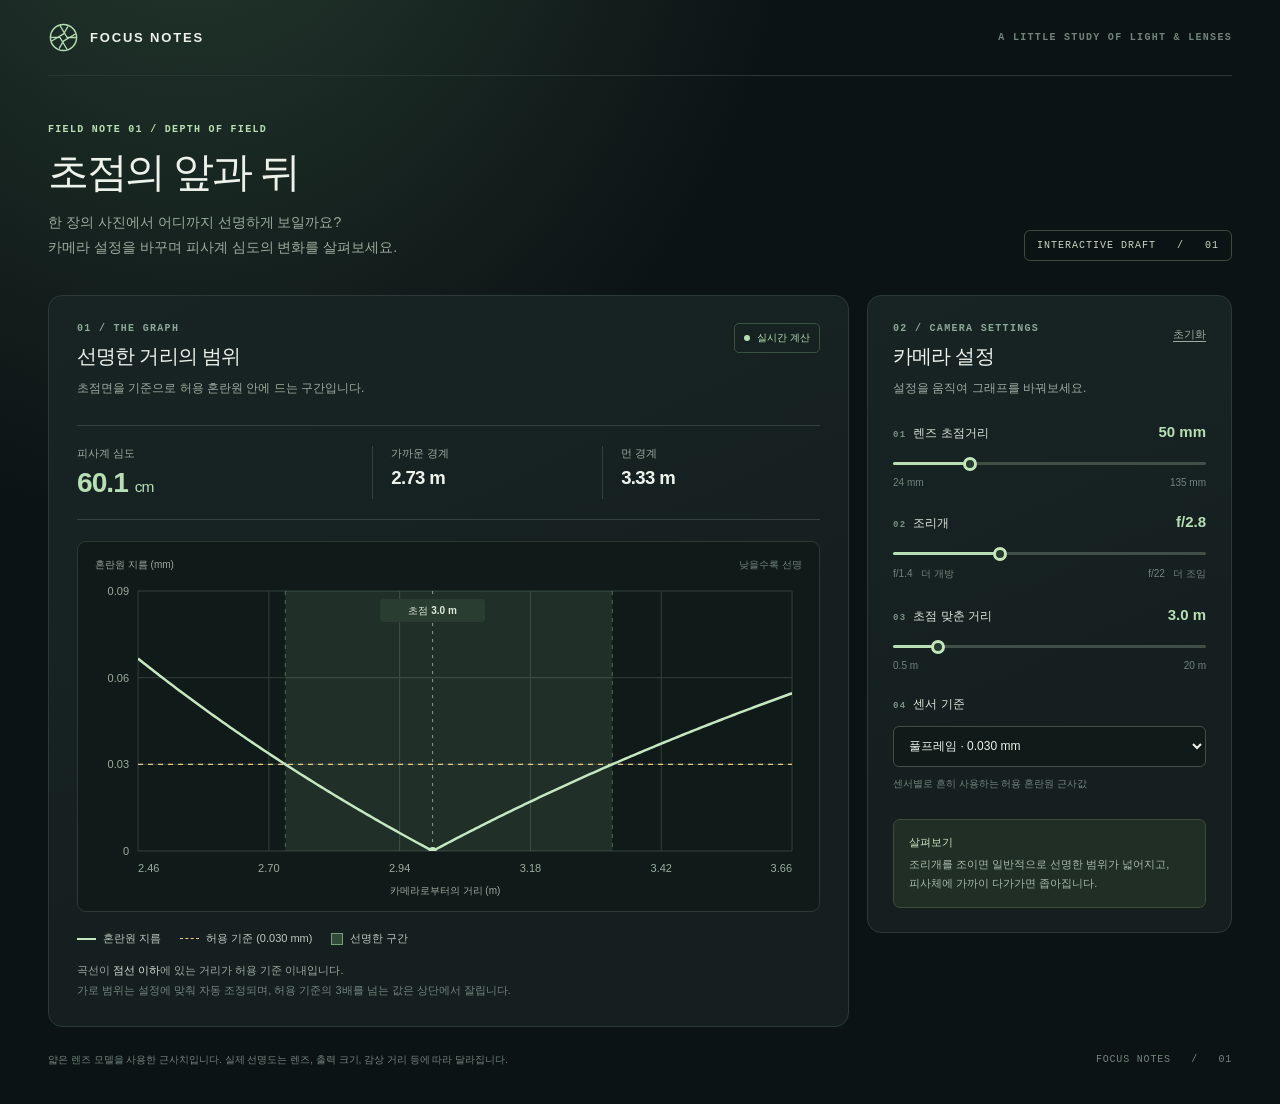
==== index.html @ e18f94cd "Add interactive depth-of-field visualization Co-authored-by: Copilot <223556219+Copilot@users.norepl" ====
<!doctype html>
<html lang="ko">
<head>
  <meta charset="utf-8">
  <meta name="viewport" content="width=device-width, initial-scale=1">
  <meta name="color-scheme" content="dark">
  <title>초점의 앞과 뒤 | 피사계 심도 시각화</title>
  <style>
    :root {
      color-scheme: dark;
      font-family: "Pretendard", "Noto Sans KR", "Malgun Gothic", sans-serif;
      font-synthesis: none;
      --background: #0c1314;
      --panel: #151f20;
      --border: #2b3a38;
      --text: #edf2eb;
      --muted: #9bab9f;
      --faint: #71847b;
      --green: #b7dfb3;
      --yellow: #e9c987;
    }

    * { box-sizing: border-box; }

    body {
      margin: 0;
      color: var(--text);
      background:
        radial-gradient(ellipse at 15% -20%, #263c31 0, transparent 40%),
        var(--background);
      -webkit-font-smoothing: antialiased;
    }

    button, input, select { font: inherit; }
    button, select, input { accent-color: var(--green); }
    :focus-visible { outline: 2px solid var(--yellow); outline-offset: 4px; }

    .shell {
      width: min(1440px, calc(100% - 96px));
      margin: 0 auto;
    }

    .topbar {
      min-height: 76px;
      display: flex;
      align-items: center;
      justify-content: space-between;
      gap: 20px;
      border-bottom: 1px solid #293734;
    }

    .brand {
      display: flex;
      align-items: center;
      gap: 11px;
      font-size: 13px;
      font-weight: 800;
      letter-spacing: .14em;
    }

    .brand-mark {
      width: 31px;
      height: 31px;
      color: var(--green);
    }

    .top-note, .eyebrow, .card-index, .control-number {
      font-family: "Consolas", "SFMono-Regular", monospace;
      font-size: 10px;
      font-weight: 600;
      letter-spacing: .13em;
      text-transform: uppercase;
    }

    .top-note { color: var(--faint); }

    .intro {
      display: flex;
      align-items: end;
      justify-content: space-between;
      gap: 30px;
      padding: 48px 0 34px;
    }

    .eyebrow { margin: 0 0 13px; color: var(--green); }

    h1 {
      margin: 0;
      font-size: clamp(30px, 3.2vw, 45px);
      line-height: 1.2;
      letter-spacing: -.055em;
    }

    .intro-copy {
      margin: 13px 0 0;
      color: var(--muted);
      font-size: 14px;
      line-height: 1.8;
      word-break: keep-all;
    }

    .draft-tag {
      flex: none;
      padding: 9px 12px;
      border: 1px solid #3c4b3d;
      border-radius: 6px;
      color: #c8d6c3;
      font-family: "Consolas", monospace;
      font-size: 10px;
      letter-spacing: .1em;
    }

    .workspace {
      display: grid;
      grid-template-columns: minmax(0, 1.8fr) minmax(300px, .82fr);
      align-items: start;
      gap: 18px;
    }

    .card {
      min-width: 0;
      border: 1px solid var(--border);
      border-radius: 14px;
      background: linear-gradient(155deg, #182423, var(--panel) 64%);
    }

    .graph-card { padding: 27px 28px 25px; }
    .control-card { padding: 27px 25px 24px; }

    .card-heading {
      display: flex;
      justify-content: space-between;
      align-items: start;
      gap: 16px;
    }

    .card-index { margin: 0 0 9px; color: #8ca897; }

    h2 {
      margin: 0;
      font-size: 20px;
      letter-spacing: -.04em;
    }

    .card-description {
      margin: 8px 0 0;
      color: var(--muted);
      font-size: 12px;
      line-height: 1.7;
      word-break: keep-all;
    }

    .live-badge {
      display: inline-flex;
      align-items: center;
      gap: 7px;
      white-space: nowrap;
      padding: 7px 9px;
      border: 1px solid #3b5140;
      border-radius: 5px;
      color: var(--green);
      font-size: 10px;
    }

    .live-badge::before {
      width: 6px;
      height: 6px;
      border-radius: 50%;
      background: var(--green);
      content: "";
    }

    .readouts {
      display: grid;
      grid-template-columns: 1.3fr 1fr 1fr;
      gap: 12px;
      margin: 27px 0 21px;
      padding: 20px 0;
      border-top: 1px solid #34423e;
      border-bottom: 1px solid #34423e;
      font-variant-numeric: tabular-nums;
    }

    .readout + .readout {
      padding-left: 18px;
      border-left: 1px solid #34423e;
    }

    .readout-label {
      display: block;
      margin-bottom: 6px;
      color: var(--muted);
      font-size: 11px;
    }

    .readout-value {
      display: block;
      overflow-wrap: anywhere;
      font-size: clamp(15px, 1.45vw, 20px);
      font-weight: 700;
      letter-spacing: -.035em;
    }

    .readout-primary .readout-value {
      color: var(--green);
      font-size: clamp(21px, 2.2vw, 30px);
      line-height: 1.15;
    }

    .readout-unit { font-size: .55em; font-weight: 500; }

    .plot-frame {
      padding: 16px 15px 11px 8px;
      border: 1px solid #2a3935;
      border-radius: 9px;
      background: #101a19;
    }

    .plot-heading {
      display: flex;
      justify-content: space-between;
      gap: 12px;
      padding: 0 2px 3px 9px;
      color: var(--muted);
      font-size: 10px;
    }

    .plot-heading span:last-child { color: var(--faint); }

    #chart {
      display: block;
      width: 100%;
      height: 310px;
      overflow: hidden;
      font-family: inherit;
    }

    .chart-grid { stroke: #30403a; stroke-width: 1; }
    .chart-zone { fill: #91c897; fill-opacity: .12; }
    .chart-boundary { stroke: #8dba91; stroke-opacity: .48; stroke-dasharray: 4 5; }
    .chart-threshold { stroke: var(--yellow); stroke-width: 1.4; stroke-dasharray: 5 5; }
    .chart-focus { stroke: #bad6bf; stroke-opacity: .7; stroke-dasharray: 3 5; }
    .chart-curve { fill: none; stroke: #c5e8c1; stroke-width: 2.5; stroke-linejoin: round; }
    .chart-tick { fill: #9bad9f; font-size: 11px; font-variant-numeric: tabular-nums; }
    .chart-focus-label { fill: #dcead9; font-size: 10px; font-weight: 600; }

    .axis-caption {
      margin: -1px 0 2px;
      color: var(--muted);
      font-size: 10px;
      text-align: center;
    }

    .legend {
      display: flex;
      flex-wrap: wrap;
      gap: 11px 19px;
      margin-top: 19px;
      color: #bac9bd;
      font-size: 11px;
    }

    .legend-item { display: inline-flex; align-items: center; gap: 7px; }
    .legend-line { width: 19px; border-top: 2px solid #c5e8c1; }
    .legend-threshold { width: 19px; border-top: 1px dashed var(--yellow); }
    .legend-zone { width: 12px; height: 12px; border: 1px solid #769e79; background: #314939; }

    .graph-note {
      margin: 15px 0 0;
      color: var(--muted);
      font-size: 11px;
      line-height: 1.8;
      word-break: keep-all;
    }

    .graph-note strong { color: #d6e5d7; font-weight: 600; }
    .range-note { display: block; color: var(--faint); }

    .reset {
      padding: 4px 0;
      border: 0;
      background: transparent;
      color: var(--muted);
      cursor: pointer;
      font-size: 11px;
      text-decoration: underline;
      text-underline-offset: 3px;
    }

    .reset:hover { color: var(--text); }

    .controls { margin-top: 25px; }
    .control + .control { margin-top: 25px; }

    .control-header {
      display: flex;
      justify-content: space-between;
      align-items: baseline;
      gap: 10px;
      margin-bottom: 13px;
    }

    .control-name { color: #dce6db; font-size: 12px; font-weight: 600; }
    .control-number { margin-right: 7px; color: #789084; font-size: 9px; }
    .control-value { color: var(--green); font-size: 15px; font-weight: 700; font-variant-numeric: tabular-nums; }

    input[type="range"] {
      display: block;
      width: 100%;
      height: 18px;
      margin: 0;
      appearance: none;
      background: transparent;
      cursor: pointer;
    }

    input[type="range"]::-webkit-slider-runnable-track {
      height: 3px;
      border-radius: 3px;
      background: linear-gradient(to right, var(--green) var(--progress, 0%), #405049 var(--progress, 0%));
    }

    input[type="range"]::-webkit-slider-thumb {
      width: 14px;
      height: 14px;
      margin-top: -5.5px;
      appearance: none;
      border: 3px solid #c4e6bd;
      border-radius: 50%;
      background: #263b2c;
    }

    input[type="range"]::-moz-range-track { height: 3px; border-radius: 3px; background: #405049; }
    input[type="range"]::-moz-range-progress { height: 3px; border-radius: 3px; background: var(--green); }
    input[type="range"]::-moz-range-thumb { width: 8px; height: 8px; border: 3px solid #c4e6bd; border-radius: 50%; background: #263b2c; }

    .range-labels {
      display: flex;
      justify-content: space-between;
      margin-top: 4px;
      color: var(--faint);
      font-size: 10px;
      font-variant-numeric: tabular-nums;
    }

    select {
      width: 100%;
      min-height: 41px;
      padding: 0 11px;
      border: 1px solid #405049;
      border-radius: 6px;
      background: #101a19;
      color: var(--text);
      font-size: 12px;
      cursor: pointer;
    }

    .control-help { margin: 9px 0 0; color: var(--faint); font-size: 10px; line-height: 1.6; }

    .tip {
      margin-top: 27px;
      padding: 15px;
      border: 1px solid #3b4c3b;
      border-radius: 7px;
      background: #202e25;
    }

    .tip-title { margin: 0 0 5px; color: #c8dfbf; font-size: 11px; font-weight: 700; }
    .tip p:last-child { margin: 0; color: #a7baaa; font-size: 11px; line-height: 1.7; word-break: keep-all; }

    .footer {
      display: flex;
      justify-content: space-between;
      gap: 20px;
      padding: 24px 0 36px;
      color: var(--faint);
      font-size: 10px;
      line-height: 1.7;
    }

    .footer p { margin: 0; }
    .footer-mark { flex: none; font-family: "Consolas", monospace; letter-spacing: .08em; }

    noscript { display: block; padding: 14px 0; color: var(--yellow); }

    @media (max-width: 920px) {
      .shell { width: min(760px, calc(100% - 48px)); }
      .workspace { grid-template-columns: 1fr; }
      .control-card { padding: 25px 28px; }
      .controls { display: grid; grid-template-columns: 1fr 1fr; gap: 24px; }
      .control + .control { margin-top: 0; }
    }

    @media (max-width: 520px) {
      .shell { width: calc(100% - 32px); }
      .topbar { min-height: 64px; }
      .top-note, .draft-tag { display: none; }
      .intro { padding: 34px 0 25px; }
      .intro-copy { font-size: 13px; }
      .graph-card, .control-card { padding: 22px 18px; }
      .live-badge { font-size: 9px; }
      .readouts { gap: 8px; margin-top: 22px; }
      .readout + .readout { padding-left: 10px; }
      .readout-label { font-size: 10px; }
      .readout-value { font-size: 14px; }
      .readout-primary .readout-value { font-size: 20px; }
      .plot-frame { padding-right: 8px; padding-left: 2px; }
      #chart { height: 280px; }
      .controls { grid-template-columns: 1fr; gap: 25px; }
      .footer { display: block; }
      .footer-mark { margin-top: 9px !important; }
    }
  </style>
</head>
<body>
  <div class="shell">
    <header class="topbar">
      <div class="brand">
        <svg class="brand-mark" viewBox="0 0 32 32" fill="none" aria-hidden="true">
          <circle cx="16" cy="16" r="13.5" stroke="currentColor" stroke-width="1.5"/>
          <path d="M12.1 3.2 19.7 16h9M28.7 12.1 15.9 19.7l-4.5 7.8M19.9 28.7 12.3 15.9H3.2M3.3 19.9 16.1 12.3l4.5-7.8" stroke="currentColor" stroke-width="1.3" stroke-linejoin="round"/>
        </svg>
        <span>FOCUS NOTES</span>
      </div>
      <span class="top-note">A LITTLE STUDY OF LIGHT &amp; LENSES</span>
    </header>

    <main>
      <section class="intro" aria-labelledby="page-title">
        <div>
          <p class="eyebrow">FIELD NOTE 01 / DEPTH OF FIELD</p>
          <h1 id="page-title">초점의 앞과 뒤</h1>
          <p class="intro-copy">한 장의 사진에서 어디까지 선명하게 보일까요?<br>카메라 설정을 바꾸며 피사계 심도의 변화를 살펴보세요.</p>
        </div>
        <span class="draft-tag">INTERACTIVE DRAFT &nbsp; / &nbsp; 01</span>
      </section>

      <div class="workspace">
        <section class="card graph-card" aria-labelledby="graph-title">
          <div class="card-heading">
            <div>
              <p class="card-index">01 / THE GRAPH</p>
              <h2 id="graph-title">선명한 거리의 범위</h2>
              <p class="card-description">초점면을 기준으로 허용 혼란원 안에 드는 구간입니다.</p>
            </div>
            <span class="live-badge">실시간 계산</span>
          </div>

          <div class="readouts" aria-label="계산 결과" aria-live="polite">
            <div class="readout readout-primary">
              <span class="readout-label">피사계 심도</span>
              <span class="readout-value"><span id="depth-value">—</span> <span class="readout-unit" id="depth-unit"></span></span>
            </div>
            <div class="readout">
              <span class="readout-label">가까운 경계</span>
              <span class="readout-value" id="near-value">—</span>
            </div>
            <div class="readout">
              <span class="readout-label">먼 경계</span>
              <span class="readout-value" id="far-value">—</span>
            </div>
          </div>

          <div class="plot-frame">
            <div class="plot-heading"><span>혼란원 지름 (mm)</span><span>낮을수록 선명</span></div>
            <svg id="chart" role="img" aria-labelledby="chart-title chart-description"></svg>
            <p class="axis-caption">카메라로부터의 거리 (m)</p>
          </div>

          <div class="legend" aria-label="그래프 범례">
            <span class="legend-item"><span class="legend-line" aria-hidden="true"></span>혼란원 지름</span>
            <span class="legend-item"><span class="legend-threshold" aria-hidden="true"></span><span id="threshold-label">허용 기준</span></span>
            <span class="legend-item"><span class="legend-zone" aria-hidden="true"></span>선명한 구간</span>
          </div>
          <p class="graph-note">
            곡선이 <strong>점선 이하</strong>에 있는 거리가 허용 기준 이내입니다.
            <span class="range-note" id="range-note"></span>
          </p>
          <noscript>그래프를 보려면 브라우저에서 JavaScript를 사용 설정해 주세요.</noscript>
        </section>

        <aside class="card control-card" aria-labelledby="controls-title">
          <form id="controls-form">
            <div class="card-heading">
              <div>
                <p class="card-index">02 / CAMERA SETTINGS</p>
                <h2 id="controls-title">카메라 설정</h2>
                <p class="card-description">설정을 움직여 그래프를 바꿔보세요.</p>
              </div>
              <button class="reset" type="reset">초기화</button>
            </div>

            <div class="controls">
              <div class="control">
                <div class="control-header">
                  <label class="control-name" for="focal-length"><span class="control-number">01</span>렌즈 초점거리</label>
                  <output class="control-value" id="focal-output" for="focal-length">50 mm</output>
                </div>
                <input id="focal-length" type="range" min="24" max="135" step="1" value="50">
                <div class="range-labels" aria-hidden="true"><span>24 mm</span><span>135 mm</span></div>
              </div>

              <div class="control">
                <div class="control-header">
                  <label class="control-name" for="aperture"><span class="control-number">02</span>조리개</label>
                  <output class="control-value" id="aperture-output" for="aperture">f/2.8</output>
                </div>
                <input id="aperture" type="range" min="0" max="9" step="1" value="3" aria-valuetext="f/2.8">
                <div class="range-labels" aria-hidden="true"><span>f/1.4 &nbsp; 더 개방</span><span>f/22 &nbsp; 더 조임</span></div>
              </div>

              <div class="control">
                <div class="control-header">
                  <label class="control-name" for="focus-distance"><span class="control-number">03</span>초점 맞춘 거리</label>
                  <output class="control-value" id="focus-output" for="focus-distance">3.0 m</output>
                </div>
                <input id="focus-distance" type="range" min="0.5" max="20" step="0.1" value="3">
                <div class="range-labels" aria-hidden="true"><span>0.5 m</span><span>20 m</span></div>
              </div>

              <div class="control">
                <div class="control-header">
                  <label class="control-name" for="sensor"><span class="control-number">04</span>센서 기준</label>
                </div>
                <select id="sensor" aria-describedby="sensor-help">
                  <option value="0.03">풀프레임 · 0.030 mm</option>
                  <option value="0.02">APS-C · 0.020 mm</option>
                  <option value="0.015">마이크로 포서드 · 0.015 mm</option>
                </select>
                <p class="control-help" id="sensor-help">센서별로 흔히 사용하는 허용 혼란원 근사값</p>
              </div>
            </div>

            <div class="tip">
              <p class="tip-title">살펴보기</p>
              <p>조리개를 조이면 일반적으로 선명한 범위가 넓어지고, 피사체에 가까이 다가가면 좁아집니다.</p>
            </div>
          </form>
        </aside>
      </div>
    </main>

    <footer class="footer">
      <p>얇은 렌즈 모델을 사용한 근사치입니다. 실제 선명도는 렌즈, 출력 크기, 감상 거리 등에 따라 달라집니다.</p>
      <p class="footer-mark">FOCUS NOTES &nbsp; / &nbsp; 01</p>
    </footer>
  </div>

  <script>
    "use strict";

    const apertureValues = [1.4, 1.8, 2, 2.8, 4, 5.6, 8, 11, 16, 22];
    const form = document.getElementById("controls-form");
    const focalInput = document.getElementById("focal-length");
    const apertureInput = document.getElementById("aperture");
    const focusInput = document.getElementById("focus-distance");
    const sensorInput = document.getElementById("sensor");
    const chart = document.getElementById("chart");

    function calculateDepthOfField(focalLength, aperture, focusDistance, circleOfConfusion) {
      const focusMm = focusDistance * 1000;
      const focalSquared = focalLength * focalLength;
      const tolerance = aperture * circleOfConfusion * (focusMm - focalLength);
      const near = focalSquared * focusMm / (focalSquared + tolerance) / 1000;
      const far = tolerance >= focalSquared
        ? Infinity
        : focalSquared * focusMm / (focalSquared - tolerance) / 1000;
      return { near, far, depth: far - near };
    }

    function blurDiameter(distance, settings) {
      const distanceMm = distance * 1000;
      const focusMm = settings.focus * 1000;
      return settings.focal ** 2 * Math.abs(focusMm - distanceMm)
        / (settings.aperture * distanceMm * (focusMm - settings.focal));
    }

    function formatNumber(value, digits) {
      return new Intl.NumberFormat("ko-KR", {
        minimumFractionDigits: digits,
        maximumFractionDigits: digits
      }).format(value);
    }

    function formatDepth(depth) {
      if (!Number.isFinite(depth)) return { value: "∞", unit: "" };
      if (depth < 0.01) {
        const millimeters = depth * 1000;
        return { value: formatNumber(millimeters, millimeters < 1 ? 2 : 1), unit: "mm" };
      }
      if (depth < 1) return { value: formatNumber(depth * 100, depth < 0.1 ? 2 : 1), unit: "cm" };
      return { value: formatNumber(depth, 2), unit: "m" };
    }

    function formatBoundary(value, depth) {
      if (!Number.isFinite(value)) return "∞";
      const digits = depth < 0.01 ? 4 : depth < 0.1 ? 3 : 2;
      return `${formatNumber(value, digits)} m`;
    }

    function formatCircle(value) {
      return value.toFixed(3).replace(/\.?0+$/, "");
    }

    function readSettings() {
      return {
        focal: Number(focalInput.value),
        aperture: apertureValues[Number(apertureInput.value)],
        focus: Number(focusInput.value),
        circle: Number(sensorInput.value)
      };
    }

    function setRangeProgress(input) {
      const percent = (Number(input.value) - Number(input.min)) / (Number(input.max) - Number(input.min)) * 100;
      input.style.setProperty("--progress", `${percent}%`);
    }

    function drawChart(settings, result) {
      const width = Math.max(280, chart.clientWidth || 640);
      const height = chart.clientHeight || 310;
      const margin = { top: 16, right: 12, bottom: 34, left: 52 };
      const left = margin.left;
      const right = width - margin.right;
      const top = margin.top;
      const bottom = height - margin.bottom;
      const plotWidth = right - left;
      const plotHeight = bottom - top;
      const nearGap = settings.focus - result.near;
      const minDistance = Math.max(settings.focal / 1000 + 0.000001, settings.focus - 2 * nearGap);
      const maxDistance = Number.isFinite(result.far)
        ? Math.min(settings.focus + 2 * (result.far - settings.focus), settings.focus + 6 * nearGap)
        : settings.focus + 6 * nearGap;
      const maxBlur = settings.circle * 3;
      const x = value => left + (value - minDistance) / (maxDistance - minDistance) * plotWidth;
      const y = value => bottom - value / maxBlur * plotHeight;
      const tickCount = width < 440 ? 3 : 5;
      const tickStep = (maxDistance - minDistance) / tickCount;
      const tickDigits = Math.max(0, Math.min(5, Math.max(
        Math.ceil(-Math.log10(tickStep)) + 1,
        Math.ceil(-Math.log10(minDistance))
      )));
      const nearX = Math.max(left, x(result.near));
      const farX = Number.isFinite(result.far) ? Math.min(right, x(result.far)) : right;
      const focusX = x(settings.focus);
      const labelWidth = 105;
      const labelX = Math.max(left, Math.min(right - labelWidth, focusX - labelWidth / 2));
      const distances = Array.from({ length: 241 }, (_, index) =>
        minDistance + (maxDistance - minDistance) * index / 240
      );
      [result.near, settings.focus, result.far].forEach(value => {
        if (Number.isFinite(value) && value >= minDistance && value <= maxDistance) distances.push(value);
      });
      distances.sort((a, b) => a - b);
      const curve = distances.map((distance, index) =>
        `${index === 0 ? "M" : "L"}${x(distance).toFixed(2)} ${y(blurDiameter(distance, settings)).toFixed(2)}`
      ).join(" ");

      let grid = "";
      for (let index = 0; index <= 3; index += 1) {
        const value = settings.circle * index;
        const position = y(value);
        grid += `<line class="chart-grid" x1="${left}" y1="${position}" x2="${right}" y2="${position}"/>`;
        grid += `<text class="chart-tick" x="${left - 9}" y="${position + 4}" text-anchor="end">${formatCircle(value)}</text>`;
      }
      for (let index = 0; index <= tickCount; index += 1) {
        const distance = minDistance + tickStep * index;
        const position = x(distance);
        const anchor = index === 0 ? "start" : index === tickCount ? "end" : "middle";
        grid += `<line class="chart-grid" x1="${position}" y1="${top}" x2="${position}" y2="${bottom}"/>`;
        grid += `<text class="chart-tick chart-distance-tick" x="${position}" y="${bottom + 21}" text-anchor="${anchor}">${formatNumber(distance, tickDigits)}</text>`;
      }

      const farDescription = Number.isFinite(result.far)
        ? `${formatBoundary(result.far, result.depth)}`
        : "무한대";
      const depthDescription = formatDepth(result.depth);
      chart.setAttribute("viewBox", `0 0 ${width} ${height}`);
      chart.innerHTML = `
        <title id="chart-title">거리별 혼란원 지름과 피사계 심도</title>
        <desc id="chart-description">초점 거리 ${formatNumber(settings.focus, 1)} m에서 허용 기준은 ${settings.circle} mm입니다.
          선명한 구간은 ${formatBoundary(result.near, result.depth)}부터 ${farDescription}까지이며,
          피사계 심도는 ${depthDescription.value} ${depthDescription.unit}입니다. 허용 기준의 세 배를 넘는 값은 표시 영역 밖입니다.</desc>
        <defs><clipPath id="plot-clip"><rect x="${left}" y="${top}" width="${plotWidth}" height="${plotHeight}"/></clipPath></defs>
        ${grid}
        <g clip-path="url(#plot-clip)">
          <rect class="chart-zone" x="${nearX}" y="${top}" width="${Math.max(0, farX - nearX)}" height="${plotHeight}"/>
          <line class="chart-boundary" x1="${nearX}" y1="${top}" x2="${nearX}" y2="${bottom}"/>
          ${Number.isFinite(result.far) && result.far <= maxDistance
            ? `<line class="chart-boundary" x1="${farX}" y1="${top}" x2="${farX}" y2="${bottom}"/>`
            : ""}
          <line class="chart-threshold" x1="${left}" y1="${y(settings.circle)}" x2="${right}" y2="${y(settings.circle)}"/>
          <line class="chart-focus" x1="${focusX}" y1="${top}" x2="${focusX}" y2="${bottom}"/>
          <path class="chart-curve" d="${curve}"/>
          <circle cx="${focusX}" cy="${bottom}" r="4" fill="#c5e8c1"/>
        </g>
        <rect x="${labelX}" y="${top + 8}" width="${labelWidth}" height="23" rx="4" fill="#293d31"/>
        <text class="chart-focus-label" x="${labelX + labelWidth / 2}" y="${top + 23}" text-anchor="middle">초점 ${formatNumber(settings.focus, 1)} m</text>
      `;

      let rangeMessage = "가로 범위는 설정에 맞춰 자동 조정되며, 허용 기준의 3배를 넘는 값은 상단에서 잘립니다.";
      if (!Number.isFinite(result.far)) {
        rangeMessage = `먼 경계는 무한대까지 이어집니다. ${rangeMessage}`;
      } else if (result.far > maxDistance) {
        rangeMessage = `먼 경계는 표시 범위 밖에 있습니다. ${rangeMessage}`;
      }
      document.getElementById("range-note").textContent = rangeMessage;
    }

    function render() {
      const settings = readSettings();
      const result = calculateDepthOfField(settings.focal, settings.aperture, settings.focus, settings.circle);
      const depth = formatDepth(result.depth);

      document.getElementById("focal-output").textContent = `${settings.focal} mm`;
      document.getElementById("aperture-output").textContent = `f/${settings.aperture}`;
      document.getElementById("focus-output").textContent = `${formatNumber(settings.focus, 1)} m`;
      apertureInput.setAttribute("aria-valuetext", `f/${settings.aperture}`);
      document.getElementById("depth-value").textContent = depth.value;
      document.getElementById("depth-unit").textContent = depth.unit;
      document.getElementById("near-value").textContent = formatBoundary(result.near, result.depth);
      document.getElementById("far-value").textContent = formatBoundary(result.far, result.depth);
      document.getElementById("threshold-label").textContent = `허용 기준 (${settings.circle.toFixed(3)} mm)`;
      [focalInput, apertureInput, focusInput].forEach(setRangeProgress);
      drawChart(settings, result);
    }

    form.addEventListener("input", render);
    form.addEventListener("reset", () => requestAnimationFrame(render));
    window.addEventListener("resize", render);
    render();
  </script>
</body>
</html>
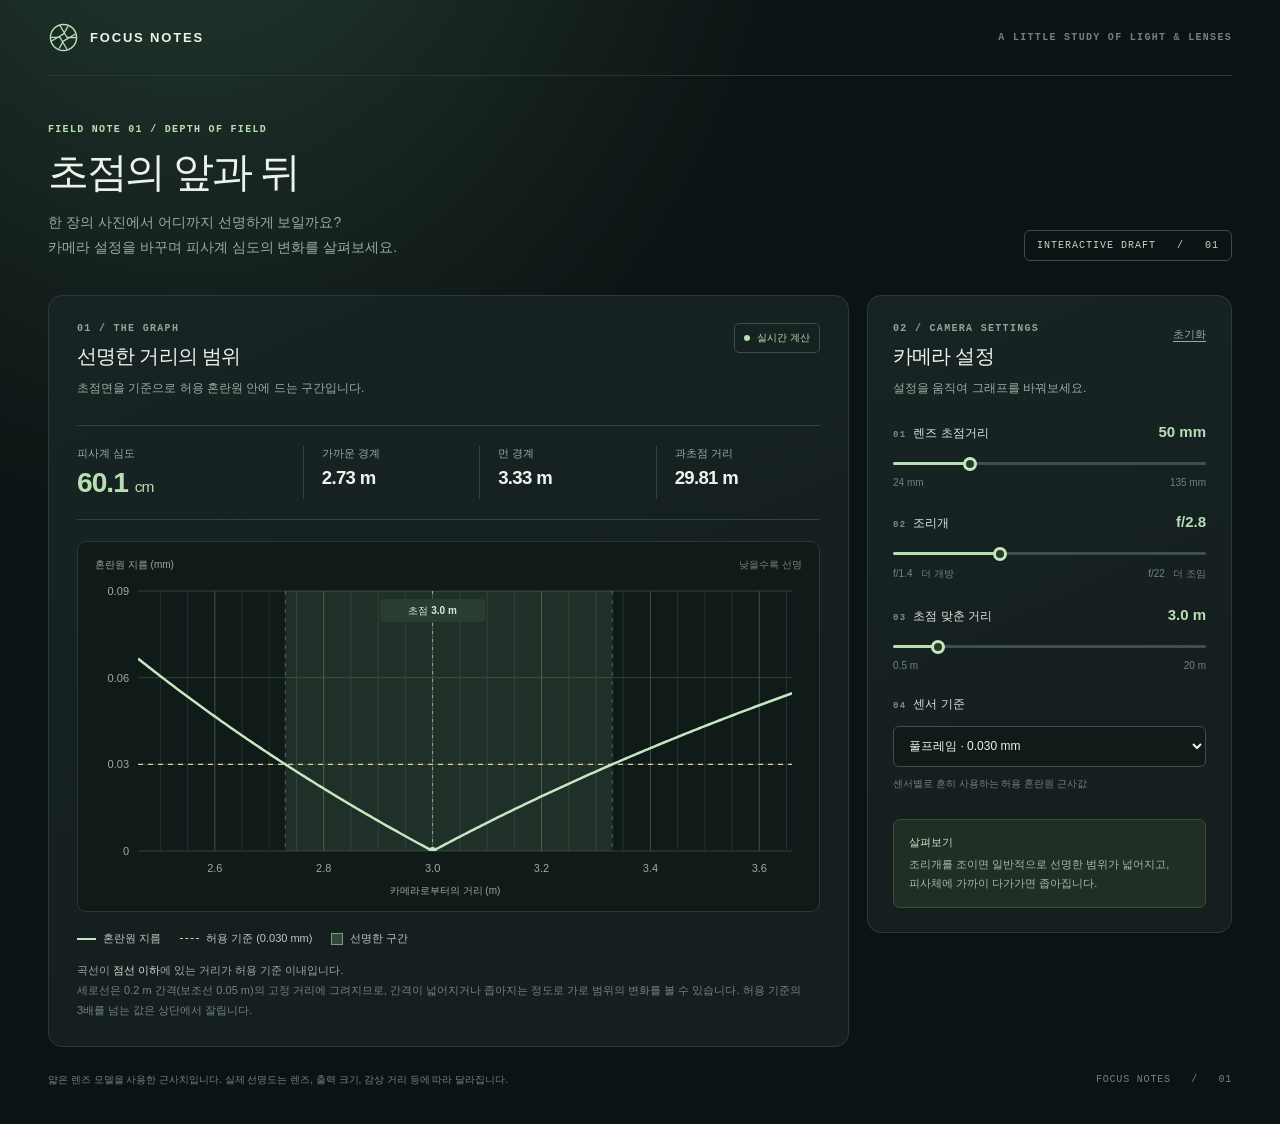
==== commit f51157b3: "Add hyperfocal distance readout and fixed-distance grid lines - Show hyperfocal distance (H = f^2/(N" ====
--- a/index.html
+++ b/index.html
@@ -172,7 +172,7 @@
 
     .readouts {
       display: grid;
-      grid-template-columns: 1.3fr 1fr 1fr;
+      grid-template-columns: 1.3fr 1fr 1fr 1fr;
       gap: 12px;
       margin: 27px 0 21px;
       padding: 20px 0;
@@ -236,6 +236,8 @@
     }
 
     .chart-grid { stroke: #30403a; stroke-width: 1; }
+    .chart-grid-major { stroke: #3d5149; stroke-width: 1; }
+    .chart-grid-minor { stroke: #223230; stroke-width: 1; }
     .chart-zone { fill: #91c897; fill-opacity: .12; }
     .chart-boundary { stroke: #8dba91; stroke-opacity: .48; stroke-dasharray: 4 5; }
     .chart-threshold { stroke: var(--yellow); stroke-width: 1.4; stroke-dasharray: 5 5; }
@@ -399,8 +401,9 @@
       .intro-copy { font-size: 13px; }
       .graph-card, .control-card { padding: 22px 18px; }
       .live-badge { font-size: 9px; }
-      .readouts { gap: 8px; margin-top: 22px; }
+      .readouts { grid-template-columns: 1fr 1fr; gap: 14px 8px; margin-top: 22px; }
       .readout + .readout { padding-left: 10px; }
+      .readout:nth-child(odd) { padding-left: 0; border-left: 0; }
       .readout-label { font-size: 10px; }
       .readout-value { font-size: 14px; }
       .readout-primary .readout-value { font-size: 20px; }
@@ -459,6 +462,10 @@
               <span class="readout-label">먼 경계</span>
               <span class="readout-value" id="far-value">—</span>
             </div>
+            <div class="readout">
+              <span class="readout-label">과초점 거리</span>
+              <span class="readout-value" id="hyperfocal-value">—</span>
+            </div>
           </div>
 
           <div class="plot-frame">
@@ -565,7 +572,16 @@
       const far = tolerance >= focalSquared
         ? Infinity
         : focalSquared * focusMm / (focalSquared - tolerance) / 1000;
-      return { near, far, depth: far - near };
+      const hyperfocal = (focalSquared / (aperture * circleOfConfusion) + focalLength) / 1000;
+      return { near, far, depth: far - near, hyperfocal };
+    }
+
+    function niceStep(roughStep) {
+      const exponent = Math.floor(Math.log10(roughStep));
+      const base = 10 ** exponent;
+      const fraction = roughStep / base;
+      const mantissa = fraction < 1.5 ? 1 : fraction < 3.5 ? 2 : fraction < 7.5 ? 5 : 10;
+      return { step: mantissa * base, mantissa: mantissa === 10 ? 1 : mantissa, exponent: mantissa === 10 ? exponent + 1 : exponent };
     }
 
     function blurDiameter(distance, settings) {
@@ -634,12 +650,11 @@
       const maxBlur = settings.circle * 3;
       const x = value => left + (value - minDistance) / (maxDistance - minDistance) * plotWidth;
       const y = value => bottom - value / maxBlur * plotHeight;
-      const tickCount = width < 440 ? 3 : 5;
-      const tickStep = (maxDistance - minDistance) / tickCount;
-      const tickDigits = Math.max(0, Math.min(5, Math.max(
-        Math.ceil(-Math.log10(tickStep)) + 1,
-        Math.ceil(-Math.log10(minDistance))
-      )));
+      const tickTarget = width < 440 ? 4 : 7;
+      const ticks = niceStep((maxDistance - minDistance) / tickTarget);
+      const tickStep = ticks.step;
+      const tickDigits = Math.max(0, -ticks.exponent);
+      const minorStep = tickStep / (ticks.mantissa === 2 ? 4 : 5);
       const nearX = Math.max(left, x(result.near));
       const farX = Number.isFinite(result.far) ? Math.min(right, x(result.far)) : right;
       const focusX = x(settings.focus);
@@ -663,11 +678,23 @@
         grid += `<line class="chart-grid" x1="${left}" y1="${position}" x2="${right}" y2="${position}"/>`;
         grid += `<text class="chart-tick" x="${left - 9}" y="${position + 4}" text-anchor="end">${formatCircle(value)}</text>`;
       }
-      for (let index = 0; index <= tickCount; index += 1) {
-        const distance = minDistance + tickStep * index;
+      const epsilon = 1e-9;
+      const firstMinor = Math.ceil(minDistance / minorStep - epsilon);
+      const lastMinor = Math.floor(maxDistance / minorStep + epsilon);
+      for (let index = firstMinor; index <= lastMinor; index += 1) {
+        const distance = index * minorStep;
+        const ratio = distance / tickStep;
+        if (Math.abs(ratio - Math.round(ratio)) < 1e-6) continue;
         const position = x(distance);
-        const anchor = index === 0 ? "start" : index === tickCount ? "end" : "middle";
-        grid += `<line class="chart-grid" x1="${position}" y1="${top}" x2="${position}" y2="${bottom}"/>`;
+        grid += `<line class="chart-grid-minor" x1="${position}" y1="${top}" x2="${position}" y2="${bottom}"/>`;
+      }
+      const firstTick = Math.ceil(minDistance / tickStep - epsilon);
+      const lastTick = Math.floor(maxDistance / tickStep + epsilon);
+      for (let index = firstTick; index <= lastTick; index += 1) {
+        const distance = index * tickStep;
+        const position = x(distance);
+        const anchor = position - left < 16 ? "start" : right - position < 16 ? "end" : "middle";
+        grid += `<line class="chart-grid-major" x1="${position}" y1="${top}" x2="${position}" y2="${bottom}"/>`;
         grid += `<text class="chart-tick chart-distance-tick" x="${position}" y="${bottom + 21}" text-anchor="${anchor}">${formatNumber(distance, tickDigits)}</text>`;
       }
 
@@ -698,7 +725,7 @@
         <text class="chart-focus-label" x="${labelX + labelWidth / 2}" y="${top + 23}" text-anchor="middle">초점 ${formatNumber(settings.focus, 1)} m</text>
       `;
 
-      let rangeMessage = "가로 범위는 설정에 맞춰 자동 조정되며, 허용 기준의 3배를 넘는 값은 상단에서 잘립니다.";
+      let rangeMessage = `세로선은 ${formatNumber(tickStep, tickDigits)} m 간격(보조선 ${formatNumber(minorStep, Math.max(0, tickDigits + 1))} m)의 고정 거리에 그려지므로, 간격이 넓어지거나 좁아지는 정도로 가로 범위의 변화를 볼 수 있습니다. 허용 기준의 3배를 넘는 값은 상단에서 잘립니다.`;
       if (!Number.isFinite(result.far)) {
         rangeMessage = `먼 경계는 무한대까지 이어집니다. ${rangeMessage}`;
       } else if (result.far > maxDistance) {
@@ -720,6 +747,7 @@
       document.getElementById("depth-unit").textContent = depth.unit;
       document.getElementById("near-value").textContent = formatBoundary(result.near, result.depth);
       document.getElementById("far-value").textContent = formatBoundary(result.far, result.depth);
+      document.getElementById("hyperfocal-value").textContent = `${formatNumber(result.hyperfocal, 2)} m`;
       document.getElementById("threshold-label").textContent = `허용 기준 (${settings.circle.toFixed(3)} mm)`;
       [focalInput, apertureInput, focusInput].forEach(setRangeProgress);
       drawChart(settings, result);
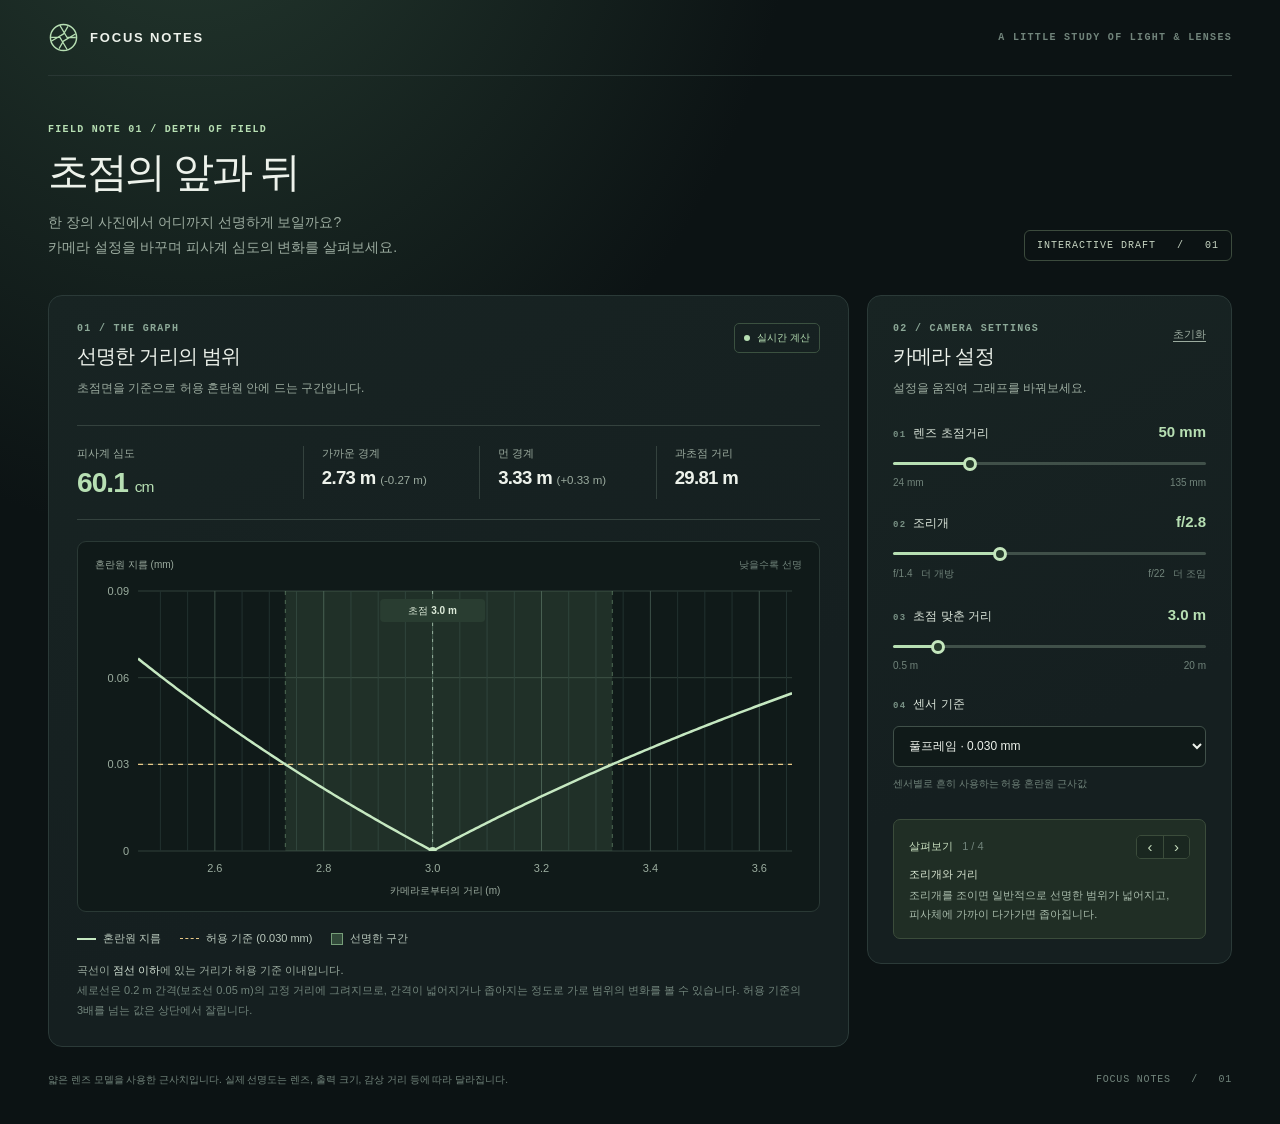
==== commit 59494aeb: "Add tip carousel and focus offsets for DOF boundaries - Add prev/next button group to the tips card " ====
--- a/index.html
+++ b/index.html
@@ -367,8 +367,33 @@
       background: #202e25;
     }
 
-    .tip-title { margin: 0 0 5px; color: #c8dfbf; font-size: 11px; font-weight: 700; }
-    .tip p:last-child { margin: 0; color: #a7baaa; font-size: 11px; line-height: 1.7; word-break: keep-all; }
+    .tip-header { display: flex; justify-content: space-between; align-items: center; gap: 10px; margin-bottom: 8px; }
+    .tip-title { margin: 0; color: #c8dfbf; font-size: 11px; font-weight: 700; }
+    .tip-counter { margin-left: 6px; color: var(--faint); font-weight: 500; font-variant-numeric: tabular-nums; }
+    .tip-nav { display: inline-flex; flex: none; border: 1px solid #3b4c3b; border-radius: 5px; overflow: hidden; }
+    .tip-button {
+      width: 26px;
+      height: 22px;
+      padding: 0;
+      border: 0;
+      background: #1a2720;
+      color: #c8dfbf;
+      cursor: pointer;
+      font-size: 15px;
+      line-height: 1;
+    }
+    .tip-button + .tip-button { border-left: 1px solid #3b4c3b; }
+    .tip-button:hover { background: #2a3d2f; color: var(--text); }
+    .tip-subtitle { margin: 0 0 4px; color: #dce9d5; font-size: 11px; font-weight: 600; }
+    .tip-body { margin: 0; color: #a7baaa; font-size: 11px; line-height: 1.7; word-break: keep-all; }
+
+    .readout-delta {
+      color: var(--muted);
+      font-size: .62em;
+      font-weight: 500;
+      letter-spacing: 0;
+      white-space: nowrap;
+    }
 
     .footer {
       display: flex;
@@ -456,11 +481,11 @@
             </div>
             <div class="readout">
               <span class="readout-label">가까운 경계</span>
-              <span class="readout-value" id="near-value">—</span>
+              <span class="readout-value"><span id="near-value">—</span> <span class="readout-delta" id="near-delta"></span></span>
             </div>
             <div class="readout">
               <span class="readout-label">먼 경계</span>
-              <span class="readout-value" id="far-value">—</span>
+              <span class="readout-value"><span id="far-value">—</span> <span class="readout-delta" id="far-delta"></span></span>
             </div>
             <div class="readout">
               <span class="readout-label">과초점 거리</span>
@@ -538,10 +563,19 @@
               </div>
             </div>
 
-            <div class="tip">
-              <p class="tip-title">살펴보기</p>
-              <p>조리개를 조이면 일반적으로 선명한 범위가 넓어지고, 피사체에 가까이 다가가면 좁아집니다.</p>
-            </div>
+            <section class="tip" aria-roledescription="carousel" aria-labelledby="tip-heading">
+              <div class="tip-header">
+                <p class="tip-title" id="tip-heading">살펴보기 <span class="tip-counter" id="tip-counter" aria-live="polite"></span></p>
+                <div class="tip-nav" role="group" aria-label="살펴보기 넘기기">
+                  <button class="tip-button" type="button" id="tip-prev" aria-label="이전 내용">&#8249;</button>
+                  <button class="tip-button" type="button" id="tip-next" aria-label="다음 내용">&#8250;</button>
+                </div>
+              </div>
+              <div class="tip-slide" data-tip><p class="tip-subtitle">조리개와 거리</p><p class="tip-body">조리개를 조이면 일반적으로 선명한 범위가 넓어지고, 피사체에 가까이 다가가면 좁아집니다.</p></div>
+              <div class="tip-slide" data-tip hidden><p class="tip-subtitle">과초점 거리</p><p class="tip-body">과초점 거리에 초점을 맞추면 그 거리의 약 절반부터 무한대까지 선명하게 담깁니다. 풍경처럼 앞쪽과 먼 배경을 함께 선명하게 찍을 때 유용하며, 초점 맞춘 거리가 과초점 거리 이상이면 먼 경계가 무한대가 됩니다. 조리개를 조이거나 초점거리가 짧은 렌즈를 쓰면 과초점 거리가 가까워집니다.</p></div>
+              <div class="tip-slide" data-tip hidden><p class="tip-subtitle">앞뒤의 비대칭</p><p class="tip-body">선명한 범위는 초점면 앞보다 뒤쪽으로 더 길게 이어집니다. 가까운 경계와 먼 경계 옆의 괄호 값으로 초점에서 얼마나 떨어져 있는지 비교해 보세요.</p></div>
+              <div class="tip-slide" data-tip hidden><p class="tip-subtitle">렌즈 초점거리</p><p class="tip-body">같은 거리, 같은 조리개라도 초점거리가 긴 망원 렌즈일수록 피사계 심도가 얕아져 배경이 더 많이 흐려집니다.</p></div>
+            </section>
           </form>
         </aside>
       </div>
@@ -610,8 +644,17 @@
 
     function formatBoundary(value, depth) {
       if (!Number.isFinite(value)) return "∞";
-      const digits = depth < 0.01 ? 4 : depth < 0.1 ? 3 : 2;
-      return `${formatNumber(value, digits)} m`;
+      return `${formatNumber(value, boundaryDigits(depth))} m`;
+    }
+
+    function formatBoundaryDelta(delta, depth) {
+      if (!Number.isFinite(delta)) return "(+∞)";
+      const sign = delta < 0 ? "-" : "+";
+      return `(${sign}${formatNumber(Math.abs(delta), boundaryDigits(depth))} m)`;
+    }
+
+    function boundaryDigits(depth) {
+      return depth < 0.01 ? 4 : depth < 0.1 ? 3 : 2;
     }
 
     function formatCircle(value) {
@@ -747,11 +790,26 @@
       document.getElementById("depth-unit").textContent = depth.unit;
       document.getElementById("near-value").textContent = formatBoundary(result.near, result.depth);
       document.getElementById("far-value").textContent = formatBoundary(result.far, result.depth);
+      document.getElementById("near-delta").textContent = formatBoundaryDelta(result.near - settings.focus, result.depth);
+      document.getElementById("far-delta").textContent = formatBoundaryDelta(result.far - settings.focus, result.depth);
       document.getElementById("hyperfocal-value").textContent = `${formatNumber(result.hyperfocal, 2)} m`;
       document.getElementById("threshold-label").textContent = `허용 기준 (${settings.circle.toFixed(3)} mm)`;
       [focalInput, apertureInput, focusInput].forEach(setRangeProgress);
       drawChart(settings, result);
     }
+
+    const tipSlides = Array.from(document.querySelectorAll("[data-tip]"));
+    let tipIndex = 0;
+
+    function showTip(index) {
+      tipIndex = (index + tipSlides.length) % tipSlides.length;
+      tipSlides.forEach((slide, slideIndex) => { slide.hidden = slideIndex !== tipIndex; });
+      document.getElementById("tip-counter").textContent = `${tipIndex + 1} / ${tipSlides.length}`;
+    }
+
+    document.getElementById("tip-prev").addEventListener("click", () => showTip(tipIndex - 1));
+    document.getElementById("tip-next").addEventListener("click", () => showTip(tipIndex + 1));
+    showTip(0);
 
     form.addEventListener("input", render);
     form.addEventListener("reset", () => requestAnimationFrame(render));
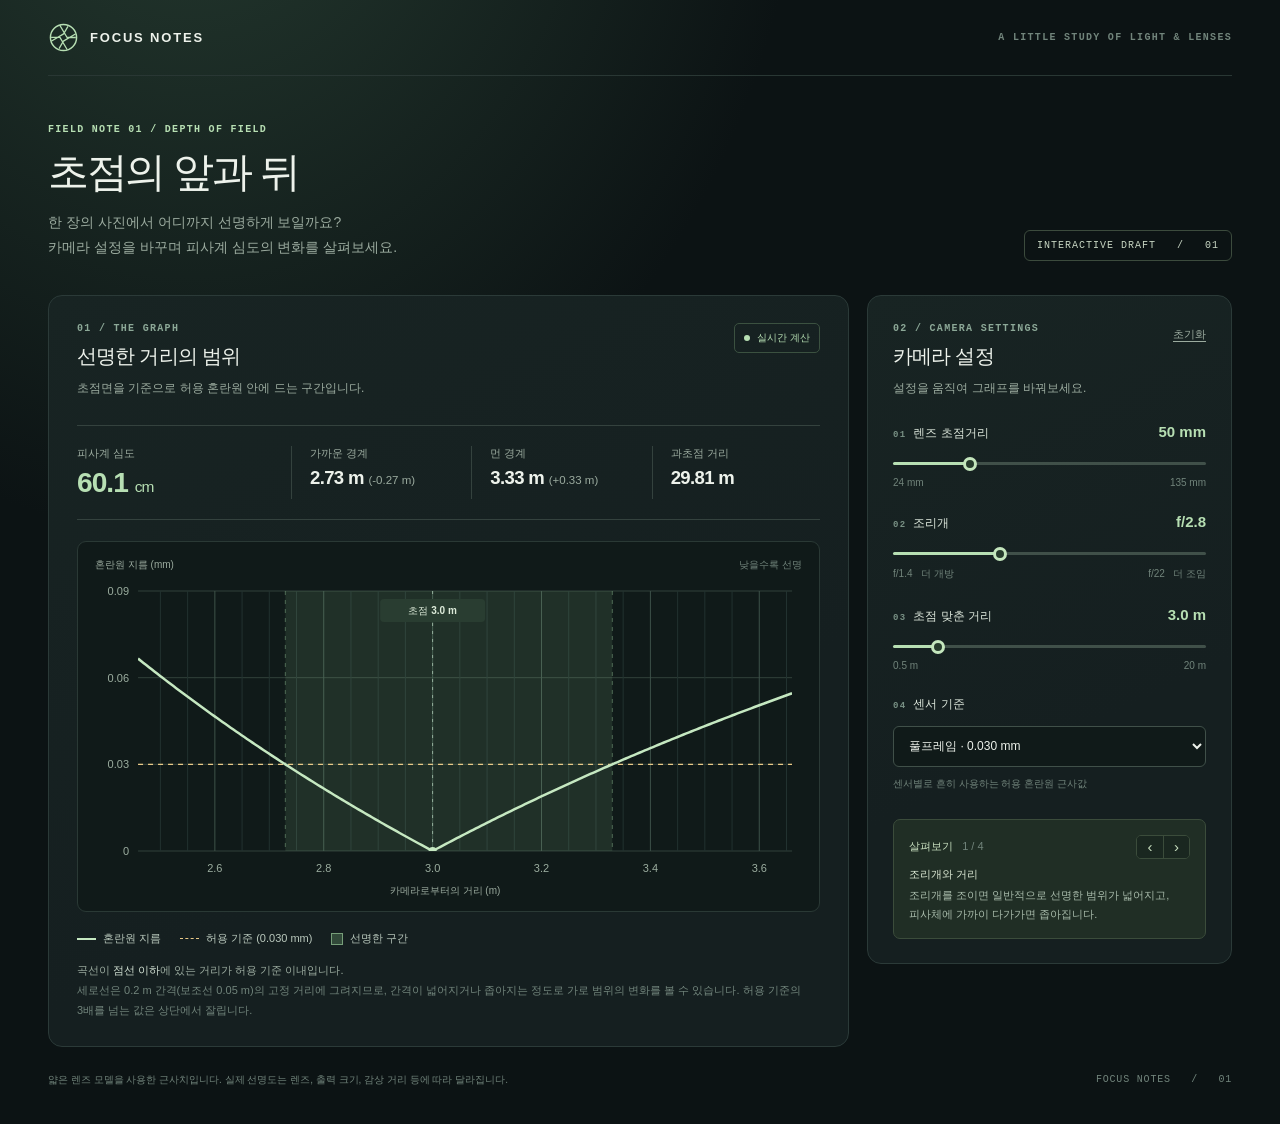
==== commit 0ee3cc43: "mod css" ====
--- a/index.html
+++ b/index.html
@@ -172,7 +172,7 @@
 
     .readouts {
       display: grid;
-      grid-template-columns: 1.3fr 1fr 1fr 1fr;
+      grid-template-columns: 1.2fr 1fr 1fr 1fr;
       gap: 12px;
       margin: 27px 0 21px;
       padding: 20px 0;
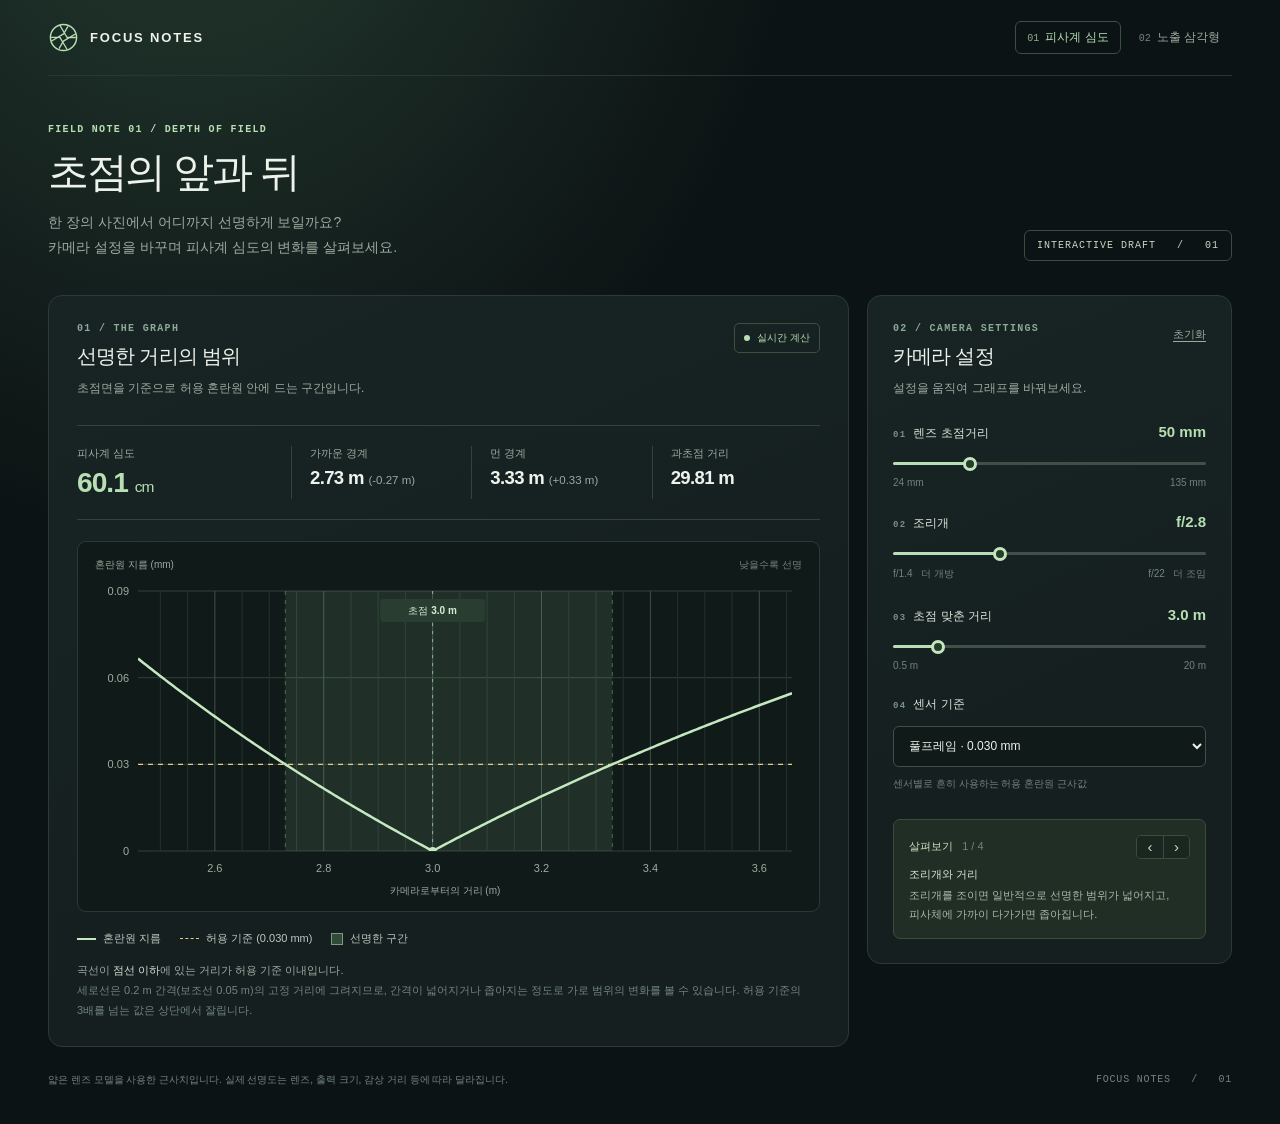
==== commit c0216484: "Add exposure triangle interactive note - Add a second field note for exposure, aperture, shutter spe" ====
--- a/index.html
+++ b/index.html
@@ -74,6 +74,19 @@
 
     .top-note { color: var(--faint); }
 
+    .note-nav { display: flex; gap: 6px; }
+    .note-nav a {
+      padding: 7px 11px;
+      border: 1px solid transparent;
+      border-radius: 6px;
+      color: var(--muted);
+      font-size: 12px;
+      text-decoration: none;
+    }
+    .note-nav a:hover { color: var(--text); }
+    .note-nav a[aria-current="page"] { border-color: #3b5140; color: var(--green); }
+    .note-nav-number { margin-right: 6px; font-family: "Consolas", monospace; font-size: 10px; opacity: .75; }
+
     .intro {
       display: flex;
       align-items: end;
@@ -422,6 +435,9 @@
       .shell { width: calc(100% - 32px); }
       .topbar { min-height: 64px; }
       .top-note, .draft-tag { display: none; }
+      .note-nav { gap: 2px; }
+      .note-nav a { padding: 6px 7px; font-size: 11px; }
+      .note-nav-number { display: none; }
       .intro { padding: 34px 0 25px; }
       .intro-copy { font-size: 13px; }
       .graph-card, .control-card { padding: 22px 18px; }
@@ -450,7 +466,10 @@
         </svg>
         <span>FOCUS NOTES</span>
       </div>
-      <span class="top-note">A LITTLE STUDY OF LIGHT &amp; LENSES</span>
+      <nav class="note-nav" aria-label="노트 목록">
+        <a href="index.html" aria-current="page"><span class="note-nav-number">01</span>피사계 심도</a>
+        <a href="exposure.html"><span class="note-nav-number">02</span>노출 삼각형</a>
+      </nav>
     </header>
 
     <main>
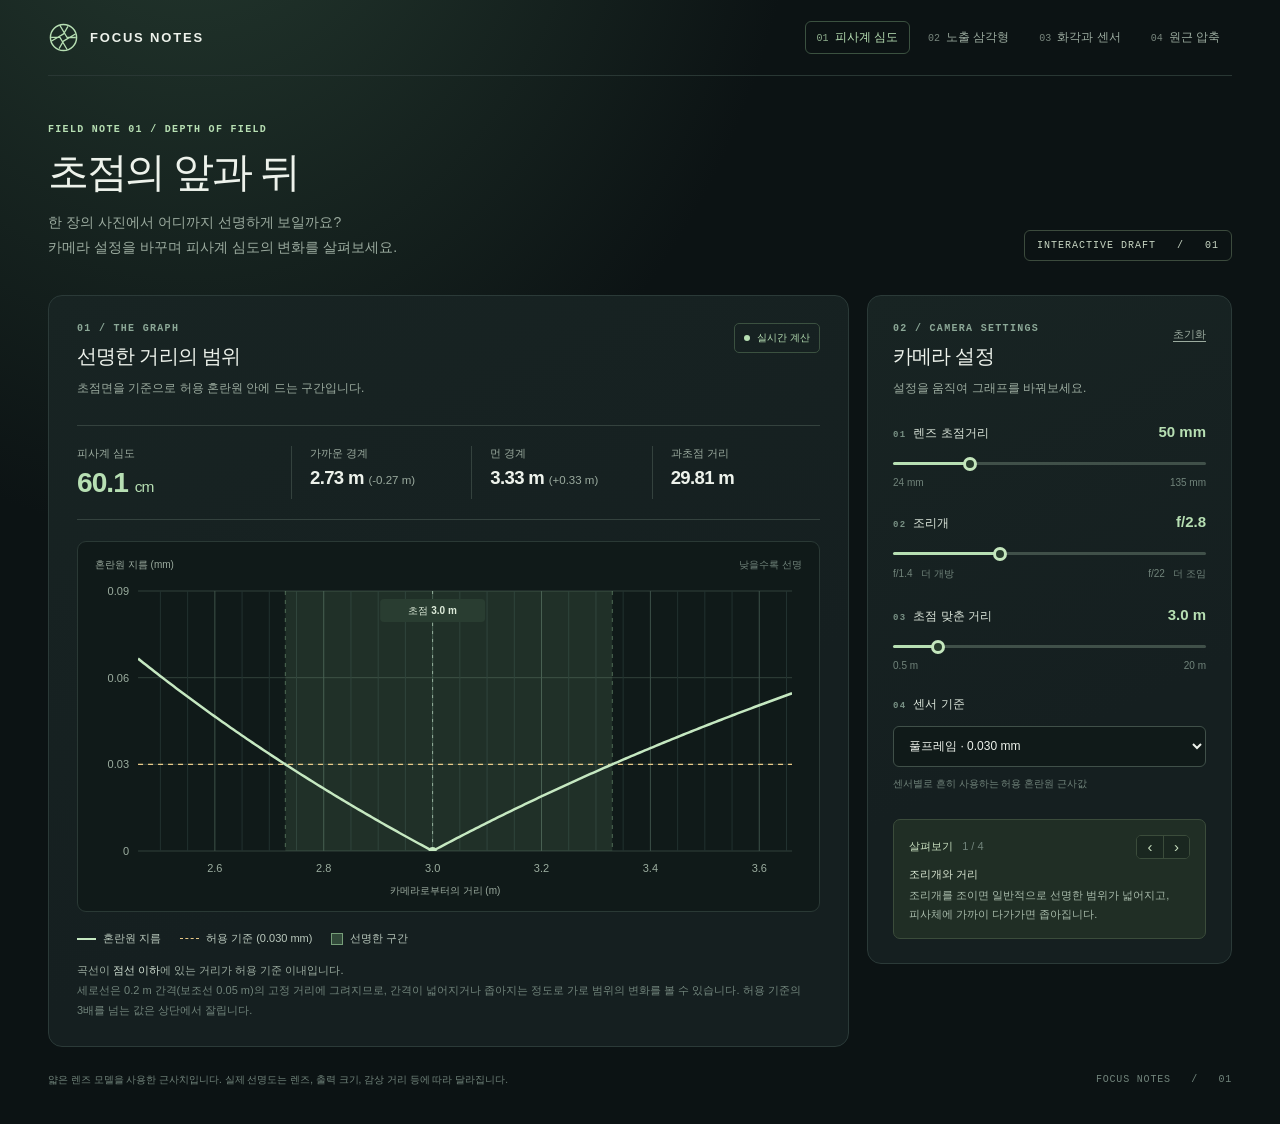
==== commit 0a7a4322: "Add field-of-view and perspective notes Visualize sensor crop, field of view, and perspective compar" ====
--- a/index.html
+++ b/index.html
@@ -5,456 +5,7 @@
   <meta name="viewport" content="width=device-width, initial-scale=1">
   <meta name="color-scheme" content="dark">
   <title>초점의 앞과 뒤 | 피사계 심도 시각화</title>
-  <style>
-    :root {
-      color-scheme: dark;
-      font-family: "Pretendard", "Noto Sans KR", "Malgun Gothic", sans-serif;
-      font-synthesis: none;
-      --background: #0c1314;
-      --panel: #151f20;
-      --border: #2b3a38;
-      --text: #edf2eb;
-      --muted: #9bab9f;
-      --faint: #71847b;
-      --green: #b7dfb3;
-      --yellow: #e9c987;
-    }
-
-    * { box-sizing: border-box; }
-
-    body {
-      margin: 0;
-      color: var(--text);
-      background:
-        radial-gradient(ellipse at 15% -20%, #263c31 0, transparent 40%),
-        var(--background);
-      -webkit-font-smoothing: antialiased;
-    }
-
-    button, input, select { font: inherit; }
-    button, select, input { accent-color: var(--green); }
-    :focus-visible { outline: 2px solid var(--yellow); outline-offset: 4px; }
-
-    .shell {
-      width: min(1440px, calc(100% - 96px));
-      margin: 0 auto;
-    }
-
-    .topbar {
-      min-height: 76px;
-      display: flex;
-      align-items: center;
-      justify-content: space-between;
-      gap: 20px;
-      border-bottom: 1px solid #293734;
-    }
-
-    .brand {
-      display: flex;
-      align-items: center;
-      gap: 11px;
-      font-size: 13px;
-      font-weight: 800;
-      letter-spacing: .14em;
-    }
-
-    .brand-mark {
-      width: 31px;
-      height: 31px;
-      color: var(--green);
-    }
-
-    .top-note, .eyebrow, .card-index, .control-number {
-      font-family: "Consolas", "SFMono-Regular", monospace;
-      font-size: 10px;
-      font-weight: 600;
-      letter-spacing: .13em;
-      text-transform: uppercase;
-    }
-
-    .top-note { color: var(--faint); }
-
-    .note-nav { display: flex; gap: 6px; }
-    .note-nav a {
-      padding: 7px 11px;
-      border: 1px solid transparent;
-      border-radius: 6px;
-      color: var(--muted);
-      font-size: 12px;
-      text-decoration: none;
-    }
-    .note-nav a:hover { color: var(--text); }
-    .note-nav a[aria-current="page"] { border-color: #3b5140; color: var(--green); }
-    .note-nav-number { margin-right: 6px; font-family: "Consolas", monospace; font-size: 10px; opacity: .75; }
-
-    .intro {
-      display: flex;
-      align-items: end;
-      justify-content: space-between;
-      gap: 30px;
-      padding: 48px 0 34px;
-    }
-
-    .eyebrow { margin: 0 0 13px; color: var(--green); }
-
-    h1 {
-      margin: 0;
-      font-size: clamp(30px, 3.2vw, 45px);
-      line-height: 1.2;
-      letter-spacing: -.055em;
-    }
-
-    .intro-copy {
-      margin: 13px 0 0;
-      color: var(--muted);
-      font-size: 14px;
-      line-height: 1.8;
-      word-break: keep-all;
-    }
-
-    .draft-tag {
-      flex: none;
-      padding: 9px 12px;
-      border: 1px solid #3c4b3d;
-      border-radius: 6px;
-      color: #c8d6c3;
-      font-family: "Consolas", monospace;
-      font-size: 10px;
-      letter-spacing: .1em;
-    }
-
-    .workspace {
-      display: grid;
-      grid-template-columns: minmax(0, 1.8fr) minmax(300px, .82fr);
-      align-items: start;
-      gap: 18px;
-    }
-
-    .card {
-      min-width: 0;
-      border: 1px solid var(--border);
-      border-radius: 14px;
-      background: linear-gradient(155deg, #182423, var(--panel) 64%);
-    }
-
-    .graph-card { padding: 27px 28px 25px; }
-    .control-card { padding: 27px 25px 24px; }
-
-    .card-heading {
-      display: flex;
-      justify-content: space-between;
-      align-items: start;
-      gap: 16px;
-    }
-
-    .card-index { margin: 0 0 9px; color: #8ca897; }
-
-    h2 {
-      margin: 0;
-      font-size: 20px;
-      letter-spacing: -.04em;
-    }
-
-    .card-description {
-      margin: 8px 0 0;
-      color: var(--muted);
-      font-size: 12px;
-      line-height: 1.7;
-      word-break: keep-all;
-    }
-
-    .live-badge {
-      display: inline-flex;
-      align-items: center;
-      gap: 7px;
-      white-space: nowrap;
-      padding: 7px 9px;
-      border: 1px solid #3b5140;
-      border-radius: 5px;
-      color: var(--green);
-      font-size: 10px;
-    }
-
-    .live-badge::before {
-      width: 6px;
-      height: 6px;
-      border-radius: 50%;
-      background: var(--green);
-      content: "";
-    }
-
-    .readouts {
-      display: grid;
-      grid-template-columns: 1.2fr 1fr 1fr 1fr;
-      gap: 12px;
-      margin: 27px 0 21px;
-      padding: 20px 0;
-      border-top: 1px solid #34423e;
-      border-bottom: 1px solid #34423e;
-      font-variant-numeric: tabular-nums;
-    }
-
-    .readout + .readout {
-      padding-left: 18px;
-      border-left: 1px solid #34423e;
-    }
-
-    .readout-label {
-      display: block;
-      margin-bottom: 6px;
-      color: var(--muted);
-      font-size: 11px;
-    }
-
-    .readout-value {
-      display: block;
-      overflow-wrap: anywhere;
-      font-size: clamp(15px, 1.45vw, 20px);
-      font-weight: 700;
-      letter-spacing: -.035em;
-    }
-
-    .readout-primary .readout-value {
-      color: var(--green);
-      font-size: clamp(21px, 2.2vw, 30px);
-      line-height: 1.15;
-    }
-
-    .readout-unit { font-size: .55em; font-weight: 500; }
-
-    .plot-frame {
-      padding: 16px 15px 11px 8px;
-      border: 1px solid #2a3935;
-      border-radius: 9px;
-      background: #101a19;
-    }
-
-    .plot-heading {
-      display: flex;
-      justify-content: space-between;
-      gap: 12px;
-      padding: 0 2px 3px 9px;
-      color: var(--muted);
-      font-size: 10px;
-    }
-
-    .plot-heading span:last-child { color: var(--faint); }
-
-    #chart {
-      display: block;
-      width: 100%;
-      height: 310px;
-      overflow: hidden;
-      font-family: inherit;
-    }
-
-    .chart-grid { stroke: #30403a; stroke-width: 1; }
-    .chart-grid-major { stroke: #3d5149; stroke-width: 1; }
-    .chart-grid-minor { stroke: #223230; stroke-width: 1; }
-    .chart-zone { fill: #91c897; fill-opacity: .12; }
-    .chart-boundary { stroke: #8dba91; stroke-opacity: .48; stroke-dasharray: 4 5; }
-    .chart-threshold { stroke: var(--yellow); stroke-width: 1.4; stroke-dasharray: 5 5; }
-    .chart-focus { stroke: #bad6bf; stroke-opacity: .7; stroke-dasharray: 3 5; }
-    .chart-curve { fill: none; stroke: #c5e8c1; stroke-width: 2.5; stroke-linejoin: round; }
-    .chart-tick { fill: #9bad9f; font-size: 11px; font-variant-numeric: tabular-nums; }
-    .chart-focus-label { fill: #dcead9; font-size: 10px; font-weight: 600; }
-
-    .axis-caption {
-      margin: -1px 0 2px;
-      color: var(--muted);
-      font-size: 10px;
-      text-align: center;
-    }
-
-    .legend {
-      display: flex;
-      flex-wrap: wrap;
-      gap: 11px 19px;
-      margin-top: 19px;
-      color: #bac9bd;
-      font-size: 11px;
-    }
-
-    .legend-item { display: inline-flex; align-items: center; gap: 7px; }
-    .legend-line { width: 19px; border-top: 2px solid #c5e8c1; }
-    .legend-threshold { width: 19px; border-top: 1px dashed var(--yellow); }
-    .legend-zone { width: 12px; height: 12px; border: 1px solid #769e79; background: #314939; }
-
-    .graph-note {
-      margin: 15px 0 0;
-      color: var(--muted);
-      font-size: 11px;
-      line-height: 1.8;
-      word-break: keep-all;
-    }
-
-    .graph-note strong { color: #d6e5d7; font-weight: 600; }
-    .range-note { display: block; color: var(--faint); }
-
-    .reset {
-      padding: 4px 0;
-      border: 0;
-      background: transparent;
-      color: var(--muted);
-      cursor: pointer;
-      font-size: 11px;
-      text-decoration: underline;
-      text-underline-offset: 3px;
-    }
-
-    .reset:hover { color: var(--text); }
-
-    .controls { margin-top: 25px; }
-    .control + .control { margin-top: 25px; }
-
-    .control-header {
-      display: flex;
-      justify-content: space-between;
-      align-items: baseline;
-      gap: 10px;
-      margin-bottom: 13px;
-    }
-
-    .control-name { color: #dce6db; font-size: 12px; font-weight: 600; }
-    .control-number { margin-right: 7px; color: #789084; font-size: 9px; }
-    .control-value { color: var(--green); font-size: 15px; font-weight: 700; font-variant-numeric: tabular-nums; }
-
-    input[type="range"] {
-      display: block;
-      width: 100%;
-      height: 18px;
-      margin: 0;
-      appearance: none;
-      background: transparent;
-      cursor: pointer;
-    }
-
-    input[type="range"]::-webkit-slider-runnable-track {
-      height: 3px;
-      border-radius: 3px;
-      background: linear-gradient(to right, var(--green) var(--progress, 0%), #405049 var(--progress, 0%));
-    }
-
-    input[type="range"]::-webkit-slider-thumb {
-      width: 14px;
-      height: 14px;
-      margin-top: -5.5px;
-      appearance: none;
-      border: 3px solid #c4e6bd;
-      border-radius: 50%;
-      background: #263b2c;
-    }
-
-    input[type="range"]::-moz-range-track { height: 3px; border-radius: 3px; background: #405049; }
-    input[type="range"]::-moz-range-progress { height: 3px; border-radius: 3px; background: var(--green); }
-    input[type="range"]::-moz-range-thumb { width: 8px; height: 8px; border: 3px solid #c4e6bd; border-radius: 50%; background: #263b2c; }
-
-    .range-labels {
-      display: flex;
-      justify-content: space-between;
-      margin-top: 4px;
-      color: var(--faint);
-      font-size: 10px;
-      font-variant-numeric: tabular-nums;
-    }
-
-    select {
-      width: 100%;
-      min-height: 41px;
-      padding: 0 11px;
-      border: 1px solid #405049;
-      border-radius: 6px;
-      background: #101a19;
-      color: var(--text);
-      font-size: 12px;
-      cursor: pointer;
-    }
-
-    .control-help { margin: 9px 0 0; color: var(--faint); font-size: 10px; line-height: 1.6; }
-
-    .tip {
-      margin-top: 27px;
-      padding: 15px;
-      border: 1px solid #3b4c3b;
-      border-radius: 7px;
-      background: #202e25;
-    }
-
-    .tip-header { display: flex; justify-content: space-between; align-items: center; gap: 10px; margin-bottom: 8px; }
-    .tip-title { margin: 0; color: #c8dfbf; font-size: 11px; font-weight: 700; }
-    .tip-counter { margin-left: 6px; color: var(--faint); font-weight: 500; font-variant-numeric: tabular-nums; }
-    .tip-nav { display: inline-flex; flex: none; border: 1px solid #3b4c3b; border-radius: 5px; overflow: hidden; }
-    .tip-button {
-      width: 26px;
-      height: 22px;
-      padding: 0;
-      border: 0;
-      background: #1a2720;
-      color: #c8dfbf;
-      cursor: pointer;
-      font-size: 15px;
-      line-height: 1;
-    }
-    .tip-button + .tip-button { border-left: 1px solid #3b4c3b; }
-    .tip-button:hover { background: #2a3d2f; color: var(--text); }
-    .tip-subtitle { margin: 0 0 4px; color: #dce9d5; font-size: 11px; font-weight: 600; }
-    .tip-body { margin: 0; color: #a7baaa; font-size: 11px; line-height: 1.7; word-break: keep-all; }
-
-    .readout-delta {
-      color: var(--muted);
-      font-size: .62em;
-      font-weight: 500;
-      letter-spacing: 0;
-      white-space: nowrap;
-    }
-
-    .footer {
-      display: flex;
-      justify-content: space-between;
-      gap: 20px;
-      padding: 24px 0 36px;
-      color: var(--faint);
-      font-size: 10px;
-      line-height: 1.7;
-    }
-
-    .footer p { margin: 0; }
-    .footer-mark { flex: none; font-family: "Consolas", monospace; letter-spacing: .08em; }
-
-    noscript { display: block; padding: 14px 0; color: var(--yellow); }
-
-    @media (max-width: 920px) {
-      .shell { width: min(760px, calc(100% - 48px)); }
-      .workspace { grid-template-columns: 1fr; }
-      .control-card { padding: 25px 28px; }
-      .controls { display: grid; grid-template-columns: 1fr 1fr; gap: 24px; }
-      .control + .control { margin-top: 0; }
-    }
-
-    @media (max-width: 520px) {
-      .shell { width: calc(100% - 32px); }
-      .topbar { min-height: 64px; }
-      .top-note, .draft-tag { display: none; }
-      .note-nav { gap: 2px; }
-      .note-nav a { padding: 6px 7px; font-size: 11px; }
-      .note-nav-number { display: none; }
-      .intro { padding: 34px 0 25px; }
-      .intro-copy { font-size: 13px; }
-      .graph-card, .control-card { padding: 22px 18px; }
-      .live-badge { font-size: 9px; }
-      .readouts { grid-template-columns: 1fr 1fr; gap: 14px 8px; margin-top: 22px; }
-      .readout + .readout { padding-left: 10px; }
-      .readout:nth-child(odd) { padding-left: 0; border-left: 0; }
-      .readout-label { font-size: 10px; }
-      .readout-value { font-size: 14px; }
-      .readout-primary .readout-value { font-size: 20px; }
-      .plot-frame { padding-right: 8px; padding-left: 2px; }
-      #chart { height: 280px; }
-      .controls { grid-template-columns: 1fr; gap: 25px; }
-      .footer { display: block; }
-      .footer-mark { margin-top: 9px !important; }
-    }
-  </style>
+  <link rel="stylesheet" href="styles.css">
 </head>
 <body>
   <div class="shell">
@@ -469,6 +20,8 @@
       <nav class="note-nav" aria-label="노트 목록">
         <a href="index.html" aria-current="page"><span class="note-nav-number">01</span>피사계 심도</a>
         <a href="exposure.html"><span class="note-nav-number">02</span>노출 삼각형</a>
+        <a href="field-of-view.html"><span class="note-nav-number">03</span>화각과 센서</a>
+        <a href="perspective.html"><span class="note-nav-number">04</span>원근 압축</a>
       </nav>
     </header>
 
--- a/styles.css
+++ b/styles.css
@@ -0,0 +1,549 @@
+:root {
+      color-scheme: dark;
+      font-family: "Pretendard", "Noto Sans KR", "Malgun Gothic", sans-serif;
+      font-synthesis: none;
+      --background: #0c1314;
+      --panel: #151f20;
+      --border: #2b3a38;
+      --text: #edf2eb;
+      --muted: #9bab9f;
+      --faint: #71847b;
+      --green: #b7dfb3;
+      --yellow: #e9c987;
+    }
+
+    * { box-sizing: border-box; }
+
+    body {
+      margin: 0;
+      color: var(--text);
+      background:
+        radial-gradient(ellipse at 15% -20%, #263c31 0, transparent 40%),
+        var(--background);
+      -webkit-font-smoothing: antialiased;
+    }
+
+    button, input, select { font: inherit; }
+    button, select, input { accent-color: var(--green); }
+    :focus-visible { outline: 2px solid var(--yellow); outline-offset: 4px; }
+
+    .shell {
+      width: min(1440px, calc(100% - 96px));
+      margin: 0 auto;
+    }
+
+    .topbar {
+      min-height: 76px;
+      display: flex;
+      align-items: center;
+      justify-content: space-between;
+      gap: 20px;
+      border-bottom: 1px solid #293734;
+    }
+
+    .brand {
+      display: flex;
+      align-items: center;
+      gap: 11px;
+      font-size: 13px;
+      font-weight: 800;
+      letter-spacing: .14em;
+    }
+
+    .brand-mark {
+      width: 31px;
+      height: 31px;
+      color: var(--green);
+    }
+
+    .top-note, .eyebrow, .card-index, .control-number {
+      font-family: "Consolas", "SFMono-Regular", monospace;
+      font-size: 10px;
+      font-weight: 600;
+      letter-spacing: .13em;
+      text-transform: uppercase;
+    }
+
+    .top-note { color: var(--faint); }
+
+    .note-nav { display: flex; flex-wrap: wrap; justify-content: flex-end; gap: 6px; }
+    .note-nav a {
+      padding: 7px 11px;
+      border: 1px solid transparent;
+      border-radius: 6px;
+      color: var(--muted);
+      font-size: 12px;
+      text-decoration: none;
+      white-space: nowrap;
+    }
+    .note-nav a:hover { color: var(--text); }
+    .note-nav a[aria-current="page"] { border-color: #3b5140; color: var(--green); }
+    .note-nav-number { margin-right: 6px; font-family: "Consolas", monospace; font-size: 10px; opacity: .75; }
+
+    .intro {
+      display: flex;
+      align-items: end;
+      justify-content: space-between;
+      gap: 30px;
+      padding: 48px 0 34px;
+    }
+
+    .eyebrow { margin: 0 0 13px; color: var(--green); }
+
+    h1 {
+      margin: 0;
+      font-size: clamp(30px, 3.2vw, 45px);
+      line-height: 1.2;
+      letter-spacing: -.055em;
+    }
+
+    .intro-copy {
+      margin: 13px 0 0;
+      color: var(--muted);
+      font-size: 14px;
+      line-height: 1.8;
+      word-break: keep-all;
+    }
+
+    .draft-tag {
+      flex: none;
+      padding: 9px 12px;
+      border: 1px solid #3c4b3d;
+      border-radius: 6px;
+      color: #c8d6c3;
+      font-family: "Consolas", monospace;
+      font-size: 10px;
+      letter-spacing: .1em;
+    }
+
+    .workspace {
+      display: grid;
+      grid-template-columns: minmax(0, 1.8fr) minmax(300px, .82fr);
+      align-items: start;
+      gap: 18px;
+    }
+
+    .card {
+      min-width: 0;
+      border: 1px solid var(--border);
+      border-radius: 14px;
+      background: linear-gradient(155deg, #182423, var(--panel) 64%);
+    }
+
+    .graph-card { padding: 27px 28px 25px; }
+    .control-card { padding: 27px 25px 24px; }
+
+    .card-heading {
+      display: flex;
+      justify-content: space-between;
+      align-items: start;
+      gap: 16px;
+    }
+
+    .card-index { margin: 0 0 9px; color: #8ca897; }
+
+    h2 {
+      margin: 0;
+      font-size: 20px;
+      letter-spacing: -.04em;
+    }
+
+    .card-description {
+      margin: 8px 0 0;
+      color: var(--muted);
+      font-size: 12px;
+      line-height: 1.7;
+      word-break: keep-all;
+    }
+
+    .live-badge {
+      display: inline-flex;
+      align-items: center;
+      gap: 7px;
+      white-space: nowrap;
+      padding: 7px 9px;
+      border: 1px solid #3b5140;
+      border-radius: 5px;
+      color: var(--green);
+      font-size: 10px;
+    }
+
+    .live-badge::before {
+      width: 6px;
+      height: 6px;
+      border-radius: 50%;
+      background: var(--green);
+      content: "";
+    }
+
+    .readouts {
+      display: grid;
+      grid-template-columns: 1.2fr 1fr 1fr 1fr;
+      gap: 12px;
+      margin: 27px 0 21px;
+      padding: 20px 0;
+      border-top: 1px solid #34423e;
+      border-bottom: 1px solid #34423e;
+      font-variant-numeric: tabular-nums;
+    }
+
+    .readout + .readout {
+      padding-left: 18px;
+      border-left: 1px solid #34423e;
+    }
+
+    .readout-label {
+      display: block;
+      margin-bottom: 6px;
+      color: var(--muted);
+      font-size: 11px;
+    }
+
+    .readout-value {
+      display: block;
+      overflow-wrap: anywhere;
+      font-size: clamp(15px, 1.45vw, 20px);
+      font-weight: 700;
+      letter-spacing: -.035em;
+    }
+
+    .readout-primary .readout-value {
+      color: var(--green);
+      font-size: clamp(21px, 2.2vw, 30px);
+      line-height: 1.15;
+    }
+
+    .readout-unit { font-size: .55em; font-weight: 500; }
+
+    .plot-frame {
+      padding: 16px 15px 11px 8px;
+      border: 1px solid #2a3935;
+      border-radius: 9px;
+      background: #101a19;
+    }
+
+    .plot-heading {
+      display: flex;
+      justify-content: space-between;
+      gap: 12px;
+      padding: 0 2px 3px 9px;
+      color: var(--muted);
+      font-size: 10px;
+    }
+
+    .plot-heading span:last-child { color: var(--faint); }
+
+    #chart {
+      display: block;
+      width: 100%;
+      height: 310px;
+      overflow: hidden;
+      font-family: inherit;
+    }
+
+    .chart-grid { stroke: #30403a; stroke-width: 1; }
+    .chart-grid-major { stroke: #3d5149; stroke-width: 1; }
+    .chart-grid-minor { stroke: #223230; stroke-width: 1; }
+    .chart-zone { fill: #91c897; fill-opacity: .12; }
+    .chart-boundary { stroke: #8dba91; stroke-opacity: .48; stroke-dasharray: 4 5; }
+    .chart-threshold { stroke: var(--yellow); stroke-width: 1.4; stroke-dasharray: 5 5; }
+    .chart-focus { stroke: #bad6bf; stroke-opacity: .7; stroke-dasharray: 3 5; }
+    .chart-curve { fill: none; stroke: #c5e8c1; stroke-width: 2.5; stroke-linejoin: round; }
+    .chart-tick { fill: #9bad9f; font-size: 11px; font-variant-numeric: tabular-nums; }
+    .chart-focus-label { fill: #dcead9; font-size: 10px; font-weight: 600; }
+
+    .axis-caption {
+      margin: -1px 0 2px;
+      color: var(--muted);
+      font-size: 10px;
+      text-align: center;
+    }
+
+    .legend {
+      display: flex;
+      flex-wrap: wrap;
+      gap: 11px 19px;
+      margin-top: 19px;
+      color: #bac9bd;
+      font-size: 11px;
+    }
+
+    .legend-item { display: inline-flex; align-items: center; gap: 7px; }
+    .legend-line { width: 19px; border-top: 2px solid #c5e8c1; }
+    .legend-threshold { width: 19px; border-top: 1px dashed var(--yellow); }
+    .legend-zone { width: 12px; height: 12px; border: 1px solid #769e79; background: #314939; }
+
+    .graph-note {
+      margin: 15px 0 0;
+      color: var(--muted);
+      font-size: 11px;
+      line-height: 1.8;
+      word-break: keep-all;
+    }
+
+    .graph-note strong { color: #d6e5d7; font-weight: 600; }
+    .range-note { display: block; color: var(--faint); }
+
+    .reset {
+      padding: 4px 0;
+      border: 0;
+      background: transparent;
+      color: var(--muted);
+      cursor: pointer;
+      font-size: 11px;
+      text-decoration: underline;
+      text-underline-offset: 3px;
+    }
+
+    .reset:hover { color: var(--text); }
+
+    .controls { margin-top: 25px; }
+    .control + .control { margin-top: 25px; }
+
+    .control-header {
+      display: flex;
+      justify-content: space-between;
+      align-items: baseline;
+      gap: 10px;
+      margin-bottom: 13px;
+    }
+
+    .control-name { color: #dce6db; font-size: 12px; font-weight: 600; }
+    .control-number { margin-right: 7px; color: #789084; font-size: 9px; }
+    .control-value { color: var(--green); font-size: 15px; font-weight: 700; font-variant-numeric: tabular-nums; }
+
+    input[type="range"] {
+      display: block;
+      width: 100%;
+      height: 18px;
+      margin: 0;
+      appearance: none;
+      background: transparent;
+      cursor: pointer;
+    }
+
+    input[type="range"]::-webkit-slider-runnable-track {
+      height: 3px;
+      border-radius: 3px;
+      background: linear-gradient(to right, var(--green) var(--progress, 0%), #405049 var(--progress, 0%));
+    }
+
+    input[type="range"]::-webkit-slider-thumb {
+      width: 14px;
+      height: 14px;
+      margin-top: -5.5px;
+      appearance: none;
+      border: 3px solid #c4e6bd;
+      border-radius: 50%;
+      background: #263b2c;
+    }
+
+    input[type="range"]::-moz-range-track { height: 3px; border-radius: 3px; background: #405049; }
+    input[type="range"]::-moz-range-progress { height: 3px; border-radius: 3px; background: var(--green); }
+    input[type="range"]::-moz-range-thumb { width: 8px; height: 8px; border: 3px solid #c4e6bd; border-radius: 50%; background: #263b2c; }
+
+    .range-labels {
+      display: flex;
+      justify-content: space-between;
+      margin-top: 4px;
+      color: var(--faint);
+      font-size: 10px;
+      font-variant-numeric: tabular-nums;
+    }
+
+    select {
+      width: 100%;
+      min-height: 41px;
+      padding: 0 11px;
+      border: 1px solid #405049;
+      border-radius: 6px;
+      background: #101a19;
+      color: var(--text);
+      font-size: 12px;
+      cursor: pointer;
+    }
+
+    .control-help { margin: 9px 0 0; color: var(--faint); font-size: 10px; line-height: 1.6; }
+
+    .tip {
+      margin-top: 27px;
+      padding: 15px;
+      border: 1px solid #3b4c3b;
+      border-radius: 7px;
+      background: #202e25;
+    }
+
+    .tip-header { display: flex; justify-content: space-between; align-items: center; gap: 10px; margin-bottom: 8px; }
+    .tip-title { margin: 0; color: #c8dfbf; font-size: 11px; font-weight: 700; }
+    .tip-counter { margin-left: 6px; color: var(--faint); font-weight: 500; font-variant-numeric: tabular-nums; }
+    .tip-nav { display: inline-flex; flex: none; border: 1px solid #3b4c3b; border-radius: 5px; overflow: hidden; }
+    .tip-button {
+      width: 26px;
+      height: 22px;
+      padding: 0;
+      border: 0;
+      background: #1a2720;
+      color: #c8dfbf;
+      cursor: pointer;
+      font-size: 15px;
+      line-height: 1;
+    }
+    .tip-button + .tip-button { border-left: 1px solid #3b4c3b; }
+    .tip-button:hover { background: #2a3d2f; color: var(--text); }
+    .tip-subtitle { margin: 0 0 4px; color: #dce9d5; font-size: 11px; font-weight: 600; }
+    .tip-body { margin: 0; color: #a7baaa; font-size: 11px; line-height: 1.7; word-break: keep-all; }
+
+    .readout-delta {
+      color: var(--muted);
+      font-size: .62em;
+      font-weight: 500;
+      letter-spacing: 0;
+      white-space: nowrap;
+    }
+
+    .footer {
+      display: flex;
+      justify-content: space-between;
+      gap: 20px;
+      padding: 24px 0 36px;
+      color: var(--faint);
+      font-size: 10px;
+      line-height: 1.7;
+    }
+
+    .footer p { margin: 0; }
+    .footer-mark { flex: none; font-family: "Consolas", monospace; letter-spacing: .08em; }
+
+    noscript { display: block; padding: 14px 0; color: var(--yellow); }
+
+    .geometry-grid {
+      display: grid;
+      grid-template-columns: minmax(0, 1.4fr) minmax(0, 1fr);
+      gap: 12px;
+    }
+
+    .geometry-panel, .comparison-card {
+      min-width: 0;
+      padding: 15px;
+      border: 1px solid #2a3935;
+      border-radius: 9px;
+      background: #101a19;
+    }
+
+    .geometry-heading, .comparison-heading {
+      display: flex;
+      align-items: baseline;
+      justify-content: space-between;
+      gap: 10px;
+    }
+
+    .geometry-heading h3, .comparison-heading h3 {
+      margin: 0;
+      color: #dce6db;
+      font-size: 12px;
+    }
+
+    .geometry-heading span, .comparison-heading span {
+      color: var(--faint);
+      font-size: 10px;
+      text-align: right;
+    }
+
+    .geometry-svg, .perspective-scene {
+      display: block;
+      width: 100%;
+      height: auto;
+      margin: 12px auto 0;
+      font-family: inherit;
+    }
+
+    .geometry-caption, .comparison-meta {
+      margin: 10px 0 0;
+      color: var(--muted);
+      font-size: 10px;
+      line-height: 1.7;
+      word-break: keep-all;
+    }
+
+    .geometry-caption strong, .comparison-meta strong { color: #d6e5d7; }
+    .geometry-legend { margin-top: 16px; }
+    .legend-reference { width: 19px; border-top: 1px dashed var(--yellow); }
+    .legend-selected { width: 19px; border-top: 2px solid var(--green); }
+
+    .coverage {
+      display: flex;
+      flex-wrap: wrap;
+      align-items: center;
+      justify-content: space-between;
+      gap: 8px 18px;
+      margin-top: 16px;
+      padding: 15px 17px;
+      border: 1px solid #3b4c3b;
+      border-radius: 7px;
+      background: #202e25;
+      font-size: 11px;
+    }
+
+    .coverage span { color: var(--muted); }
+    .coverage strong { color: var(--green); font-size: 16px; font-variant-numeric: tabular-nums; }
+
+    .comparison-frames {
+      display: grid;
+      grid-template-columns: repeat(2, minmax(0, 1fr));
+      gap: 12px;
+    }
+
+    .comparison-heading strong { color: var(--green); font-size: 12px; }
+    .perspective-scene { border-radius: 5px; background: #a4b8af; }
+
+    .compare-mode { min-width: 0; margin: 0; padding: 0; border: 0; }
+    .compare-mode legend { margin-bottom: 13px; padding: 0; }
+    .compare-options { display: flex; overflow: hidden; border: 1px solid #405049; border-radius: 6px; }
+    .compare-options label { position: relative; flex: 1; }
+    .compare-options input { position: absolute; inset: 0; width: 100%; height: 100%; margin: 0; opacity: 0; cursor: pointer; }
+    .compare-options span { display: block; padding: 10px 4px; background: #101a19; color: var(--muted); font-size: 12px; text-align: center; }
+    .compare-options label + label span { border-left: 1px solid #405049; }
+    .compare-options input:checked + span { background: #263b2c; color: var(--green); font-weight: 600; }
+    .compare-options input:focus-visible + span { outline: 2px solid var(--yellow); outline-offset: -2px; }
+
+    @media (max-width: 920px) {
+      .shell { width: min(760px, calc(100% - 48px)); }
+      .workspace { grid-template-columns: 1fr; }
+      .control-card { padding: 25px 28px; }
+      .controls { display: grid; grid-template-columns: 1fr 1fr; gap: 24px; }
+      .control + .control { margin-top: 0; }
+      .compare-mode { grid-column: 1 / -1; }
+    }
+
+    @media (max-width: 720px) {
+      .topbar { flex-wrap: wrap; gap: 10px; padding: 14px 0; }
+      .note-nav { flex-basis: 100%; justify-content: flex-start; }
+    }
+
+    @media (max-width: 600px) {
+      .geometry-grid, .comparison-frames { grid-template-columns: 1fr; }
+    }
+
+    @media (max-width: 520px) {
+      .shell { width: calc(100% - 32px); }
+      .topbar { min-height: 64px; }
+      .top-note, .draft-tag { display: none; }
+      .note-nav { gap: 2px; }
+      .note-nav a { padding: 6px 7px; font-size: 11px; }
+      .note-nav-number { display: none; }
+      .intro { padding: 34px 0 25px; }
+      .intro-copy { font-size: 13px; }
+      .graph-card, .control-card { padding: 22px 18px; }
+      .live-badge { font-size: 9px; }
+      .readouts { grid-template-columns: 1fr 1fr; gap: 14px 8px; margin-top: 22px; }
+      .readout + .readout { padding-left: 10px; }
+      .readout:nth-child(odd) { padding-left: 0; border-left: 0; }
+      .readout-label { font-size: 10px; }
+      .readout-value { font-size: 14px; }
+      .readout-primary .readout-value { font-size: 20px; }
+      .plot-frame { padding-right: 8px; padding-left: 2px; }
+      #chart { height: 280px; }
+      .controls { grid-template-columns: 1fr; gap: 25px; }
+      .footer { display: block; }
+      .footer-mark { margin-top: 9px !important; }
+    }
